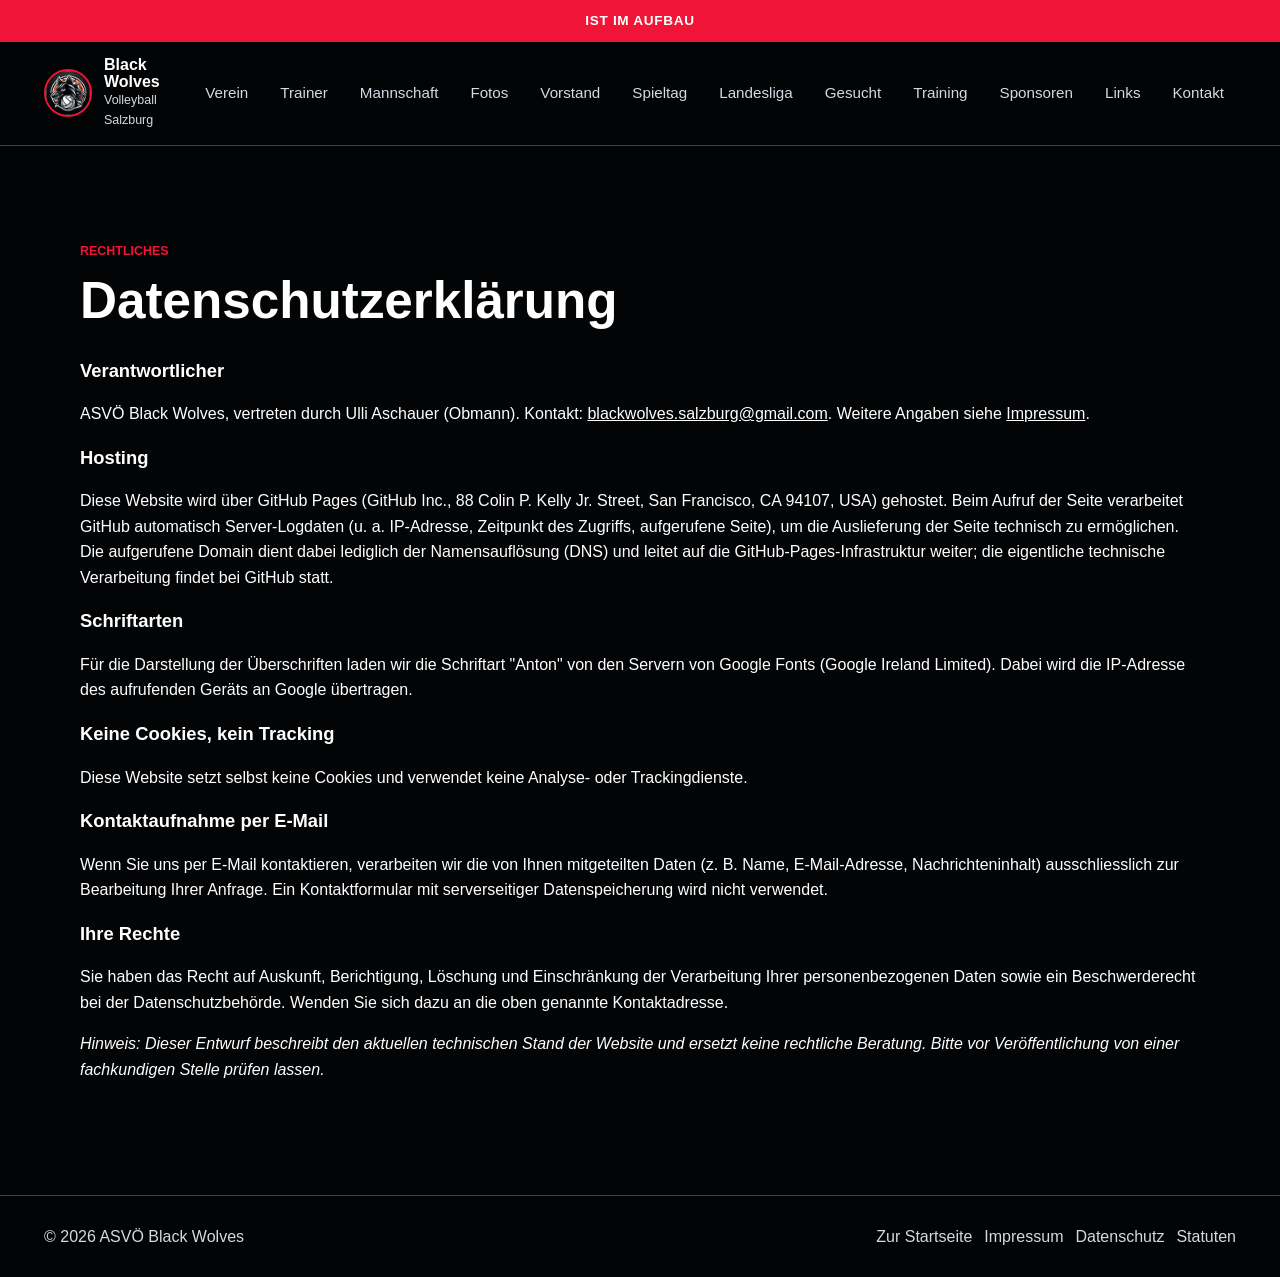
==== datenschutz.html @ 2f4896f3 "Reorder homepage sections, move Vorstand to its own page - Fix hero logo position: measured exact pi" ====
<!doctype html>
<html lang="de">
<head>
  <meta charset="utf-8">
  <meta name="viewport" content="width=device-width, initial-scale=1">
  <meta name="robots" content="noindex">
  <title>Datenschutz - ASVÖ Black Wolves</title>
  <link rel="stylesheet" href="styles.css">
</head>
<body>
  <p class="construction-banner">Ist im Aufbau</p>
  <header class="site-header">
    <a class="brand" href="index.html" aria-label="Black Wolves Startseite">
      <img class="brand-mark" src="assets/logo.png" alt="" aria-hidden="true">
      <span>
        <strong>Black Wolves</strong>
        <small>Volleyball Salzburg</small>
      </span>
    </a>
    <button class="nav-toggle" type="button" aria-expanded="false" aria-controls="main-nav">
      <span></span><span></span><span></span>
      <span class="sr-only">Menü öffnen</span>
    </button>
    <nav id="main-nav" class="main-nav" aria-label="Hauptnavigation">
      <a href="index.html#verein">Verein</a>
      <a href="trainer.html">Trainer</a>
      <a href="mannschaft.html">Mannschaft</a>
      <a href="fotos.html">Fotos</a>
      <a href="vorstand.html">Vorstand</a>
      <a href="index.html#spieltag">Spieltag</a>
      <a href="index.html#landesliga">Landesliga</a>
      <a href="index.html#gesucht">Gesucht</a>
      <a href="index.html#training">Training</a>
      <a href="index.html#sponsoren">Sponsoren</a>
      <a href="index.html#links">Links</a>
      <a href="index.html#kontakt">Kontakt</a>
    </nav>
  </header>

  <main>
    <section class="content-section">
      <div class="section-heading">
        <p class="eyebrow">Rechtliches</p>
        <h2>Datenschutzerklärung</h2>
      </div>
      <div>
        <h3>Verantwortlicher</h3>
        <p>ASVÖ Black Wolves, vertreten durch Ulli Aschauer (Obmann). Kontakt: <a href="mailto:blackwolves.salzburg@gmail.com">blackwolves.salzburg@gmail.com</a>. Weitere Angaben siehe <a href="impressum.html">Impressum</a>.</p>

        <h3>Hosting</h3>
        <p>Diese Website wird über GitHub Pages (GitHub Inc., 88 Colin P. Kelly Jr. Street, San Francisco, CA 94107, USA) gehostet. Beim Aufruf der Seite verarbeitet GitHub automatisch Server-Logdaten (u. a. IP-Adresse, Zeitpunkt des Zugriffs, aufgerufene Seite), um die Auslieferung der Seite technisch zu ermöglichen. Die aufgerufene Domain dient dabei lediglich der Namensauflösung (DNS) und leitet auf die GitHub-Pages-Infrastruktur weiter; die eigentliche technische Verarbeitung findet bei GitHub statt.</p>

        <h3>Schriftarten</h3>
        <p>Für die Darstellung der Überschriften laden wir die Schriftart "Anton" von den Servern von Google Fonts (Google Ireland Limited). Dabei wird die IP-Adresse des aufrufenden Geräts an Google übertragen.</p>

        <h3>Keine Cookies, kein Tracking</h3>
        <p>Diese Website setzt selbst keine Cookies und verwendet keine Analyse- oder Trackingdienste.</p>

        <h3>Kontaktaufnahme per E-Mail</h3>
        <p>Wenn Sie uns per E-Mail kontaktieren, verarbeiten wir die von Ihnen mitgeteilten Daten (z. B. Name, E-Mail-Adresse, Nachrichteninhalt) ausschliesslich zur Bearbeitung Ihrer Anfrage. Ein Kontaktformular mit serverseitiger Datenspeicherung wird nicht verwendet.</p>

        <h3>Ihre Rechte</h3>
        <p>Sie haben das Recht auf Auskunft, Berichtigung, Löschung und Einschränkung der Verarbeitung Ihrer personenbezogenen Daten sowie ein Beschwerderecht bei der Datenschutzbehörde. Wenden Sie sich dazu an die oben genannte Kontaktadresse.</p>

        <p><em>Hinweis: Dieser Entwurf beschreibt den aktuellen technischen Stand der Website und ersetzt keine rechtliche Beratung. Bitte vor Veröffentlichung von einer fachkundigen Stelle prüfen lassen.</em></p>
      </div>
    </section>
  </main>

  <footer class="site-footer">
    <p>&copy; <span id="year"></span> ASVÖ Black Wolves</p>
    <div><a href="index.html#top">Zur Startseite</a><a href="impressum.html">Impressum</a><a href="datenschutz.html">Datenschutz</a><a href="assets/dokumente/statuten.pdf" target="_blank" rel="noopener">Statuten</a></div>
  </footer>
  <script src="script.js"></script>
</body>
</html>
---- styles.css ----
﻿:root {
  --bg: #030406;
  --bg-soft: #0d1015;
  --panel: #151922;
  --panel-strong: #1e242f;
  --text: #ffffff;
  --muted: #d4d9e2;
  --line: #3a414d;
  --red: #f01436;
  --red-dark: #97091d;
  --white: #ffffff;
  --max: 1120px;
}

* { box-sizing: border-box; }
html { scroll-behavior: smooth; }
body {
  margin: 0;
  color: var(--text);
  background: var(--bg);
  font-family: Arial, Helvetica, sans-serif;
  line-height: 1.6;
}
body.nav-open { overflow: hidden; }
a { color: inherit; }

.construction-banner {
  margin: 0;
  padding: 10px 16px;
  background: var(--red);
  color: var(--white);
  text-align: center;
  font-weight: 900;
  text-transform: uppercase;
  letter-spacing: 0.05em;
  font-size: 0.85rem;
}

.site-header {
  position: sticky;
  top: 0;
  z-index: 20;
  display: flex;
  align-items: center;
  justify-content: space-between;
  gap: 24px;
  min-height: 76px;
  padding: 14px clamp(18px, 4vw, 44px);
  background: rgba(3, 4, 6, 0.96);
  border-bottom: 1px solid var(--line);
  backdrop-filter: blur(14px);
}

.brand {
  display: inline-flex;
  align-items: center;
  gap: 12px;
  text-decoration: none;
}
.brand-mark {
  width: 48px;
  height: 48px;
  border: 2px solid var(--red);
  border-radius: 50%;
  background: #050608;
  object-fit: cover;
}
.brand strong, .brand small { display: block; }
.brand strong { font-size: 1rem; line-height: 1.1; }
.brand small { color: var(--muted); font-size: 0.78rem; }

.main-nav { display: flex; align-items: center; gap: 8px; }
.main-nav a {
  padding: 10px 12px;
  color: var(--muted);
  text-decoration: none;
  font-size: 0.95rem;
}
.main-nav a:hover, .main-nav a:focus-visible {
  color: var(--white);
  background: var(--panel-strong);
  outline: 0;
}

.nav-toggle {
  display: none;
  width: 44px;
  height: 44px;
  border: 1px solid var(--line);
  background: var(--panel);
  color: var(--white);
}
.nav-toggle span:not(.sr-only) {
  display: block;
  width: 20px;
  height: 2px;
  margin: 4px auto;
  background: currentColor;
}
.sr-only {
  position: absolute;
  width: 1px;
  height: 1px;
  padding: 0;
  margin: -1px;
  overflow: hidden;
  clip: rect(0, 0, 0, 0);
  white-space: nowrap;
  border: 0;
}

.section-band, .content-section { padding: clamp(56px, 8vw, 96px) clamp(18px, 4vw, 44px); }

.hero {
  background: var(--bg);
  border-bottom: 1px solid var(--line);
}
.hero-frame {
  position: relative;
  width: 100%;
  aspect-ratio: 3840 / 3165;
  max-height: 100vh;
  overflow: hidden;
}
.hero-photo {
  position: absolute;
  inset: 0;
  background-image: url("assets/team-hero.jpg");
  background-size: cover;
  background-position: center top;
}
.hero-frame::after {
  content: "";
  position: absolute;
  inset: 0;
  background: linear-gradient(0deg, rgba(3, 4, 6, 0.92) 0%, rgba(3, 4, 6, 0.55) 20%, rgba(3, 4, 6, 0) 42%);
  pointer-events: none;
}
.hero-logo {
  position: absolute;
  z-index: 1;
  left: 51%;
  top: 14.5%;
  width: 16%;
  aspect-ratio: 1 / 1;
  transform: translate(-50%, -50%);
  border-radius: 50%;
  box-shadow: 0 6px 18px rgba(0, 0, 0, 0.65);
}
.hero-name {
  position: absolute;
  z-index: 1;
  left: 0;
  right: 0;
  bottom: 0;
  max-width: none;
  margin: 0;
  padding: 0 20px 30px;
  color: var(--white);
  font-family: "Anton", "Arial Narrow", sans-serif;
  font-style: italic;
  font-size: clamp(2.3rem, 9vw, 3.6rem);
  line-height: 1;
  letter-spacing: 0.5em;
  text-transform: uppercase;
  text-align: center;
  -webkit-text-stroke: 3.5px var(--red-dark);
  paint-order: stroke fill;
}
.hero-content {
  width: 100%;
  max-width: 640px;
  margin-inline: auto;
  padding: clamp(28px, 5vw, 56px) clamp(18px, 4vw, 44px);
  text-align: center;
}
.content-section > * { max-width: var(--max); margin-inline: auto; }

.eyebrow {
  margin: 0 0 12px;
  color: var(--red);
  font-size: 0.78rem;
  font-weight: 900;
  letter-spacing: 0;
  text-transform: uppercase;
}
h1, h2, h3, p { overflow-wrap: anywhere; }
h1 {
  max-width: 850px;
  margin: 0;
  font-size: clamp(3rem, 8vw, 7.4rem);
  line-height: 0.92;
  letter-spacing: 0;
  text-transform: uppercase;
  text-shadow: 0 4px 26px rgba(0, 0, 0, 0.55);
}
h2 {
  margin: 0;
  font-size: clamp(2rem, 4vw, 3.6rem);
  line-height: 1.05;
  letter-spacing: 0;
}
h3 { margin: 0 0 10px; font-size: 1.15rem; }
.lead {
  max-width: 680px;
  margin: 24px 0 0;
  color: var(--white);
  font-size: clamp(1.06rem, 2vw, 1.32rem);
  font-weight: 700;
  text-shadow: 0 2px 18px rgba(0, 0, 0, 0.7);
}
.hero-actions { display: flex; flex-wrap: wrap; gap: 12px; margin-top: 34px; }
.button {
  display: inline-flex;
  align-items: center;
  justify-content: center;
  min-height: 48px;
  padding: 12px 18px;
  border: 1px solid transparent;
  text-decoration: none;
  font-weight: 900;
}
.button.primary { background: var(--red); color: var(--white); }
.button.primary:hover, .button.primary:focus-visible { background: #ff2445; }
.button.secondary { border-color: var(--white); background: rgba(3, 4, 6, 0.72); color: var(--white); }
.button.secondary:hover, .button.secondary:focus-visible { border-color: var(--red); }

.photo-placeholder {
  display: grid;
  place-items: center;
  min-height: 220px;
  border: 1px solid var(--line);
  background:
    linear-gradient(135deg, rgba(240, 20, 54, 0.26), rgba(3, 4, 6, 0.46)),
    repeating-linear-gradient(45deg, #1a1f28 0 16px, #111620 16px 32px);
  color: var(--white);
  font-weight: 900;
  text-align: center;
}
.photo-placeholder span {
  padding: 10px 14px;
  background: rgba(3, 4, 6, 0.78);
  border: 1px solid rgba(255, 255, 255, 0.28);
}
.photo-strip {
  display: grid;
  grid-template-columns: 1.2fr 0.9fr 0.9fr;
  gap: 14px;
  margin-top: 32px;
}
.photo-strip .photo-placeholder { min-height: 260px; }

.content-section { border-bottom: 1px solid var(--line); }
.content-section.muted { background: var(--bg-soft); }
.section-heading { margin-bottom: 28px; }
.split-layout, .league-layout {
  display: grid;
  grid-template-columns: minmax(0, 1.35fr) minmax(280px, 0.65fr);
  gap: 28px;
}
.split-layout p, .contact-section p, .league-note p { color: var(--muted); }
.fact-list { display: grid; gap: 10px; margin: 0; padding: 0; list-style: none; }
.fact-list li, .info-card, .league-note {
  border: 1px solid var(--line);
  background: var(--panel);
  padding: 18px;
}
.fact-list span, .fact-list strong { display: block; }
.fact-list span { color: var(--muted); font-size: 0.86rem; }
.fact-list strong { margin-top: 4px; font-size: 1.1rem; }
.info-grid { display: grid; grid-template-columns: repeat(3, minmax(0, 1fr)); gap: 16px; }
.people-grid { display: grid; grid-template-columns: repeat(auto-fit, minmax(260px, 1fr)); gap: 16px; }
.position-group { margin-top: 32px; }
.position-group:first-of-type { margin-top: 24px; }
.position-group .photo-strip { grid-template-columns: repeat(auto-fill, minmax(220px, 1fr)); margin-top: 12px; }
.training-groups { display: grid; grid-template-columns: 1fr 1fr; gap: 28px; }
.training-groups + .info-grid { margin-top: 16px; }
.info-card p { margin-bottom: 0; color: var(--muted); }
.table-wrap { overflow-x: auto; border: 1px solid var(--line); background: var(--panel); }
table { width: 100%; min-width: 600px; border-collapse: collapse; }
th, td { padding: 14px 16px; border-bottom: 1px solid var(--line); text-align: left; }
th { color: var(--muted); font-size: 0.8rem; text-transform: uppercase; }
tr.highlight td { background: rgba(240, 20, 54, 0.24); font-weight: 900; }
.text-link { font-weight: 900; text-decoration-color: var(--red); text-decoration-thickness: 2px; text-underline-offset: 4px; }
.link-grid { display: grid; grid-template-columns: repeat(auto-fit, minmax(160px, 1fr)); gap: 12px; }
.contact-section .link-grid { max-width: 400px; margin-top: 20px; }
.link-grid a {
  display: flex;
  align-items: center;
  min-height: 70px;
  padding: 16px;
  border: 1px solid var(--line);
  background: var(--panel);
  text-decoration: none;
  font-weight: 900;
}
.link-grid a:hover, .link-grid a:focus-visible { border-color: var(--red); background: #232a36; }
.site-footer {
  display: flex;
  justify-content: space-between;
  gap: 20px;
  padding: 28px clamp(18px, 4vw, 44px);
  color: var(--muted);
  background: #020304;
}
.site-footer p { margin: 0; }
.site-footer div { display: flex; flex-wrap: wrap; gap: 12px; }
.site-footer a { color: var(--muted); text-decoration: none; }
.site-footer a:hover, .site-footer a:focus-visible { color: var(--white); }

@media (max-width: 860px) {
  .nav-toggle { display: block; }
  .main-nav {
    position: fixed;
    inset: 76px 0 auto 0;
    display: none;
    flex-direction: column;
    align-items: stretch;
    padding: 18px;
    background: var(--bg);
    border-bottom: 1px solid var(--line);
  }
  body.nav-open .main-nav { display: flex; }
  .main-nav a { padding: 14px; }
  .split-layout, .league-layout, .training-groups { grid-template-columns: 1fr; }
  .info-grid, .link-grid, .photo-strip { grid-template-columns: 1fr; }
  .site-footer { flex-direction: column; }
}
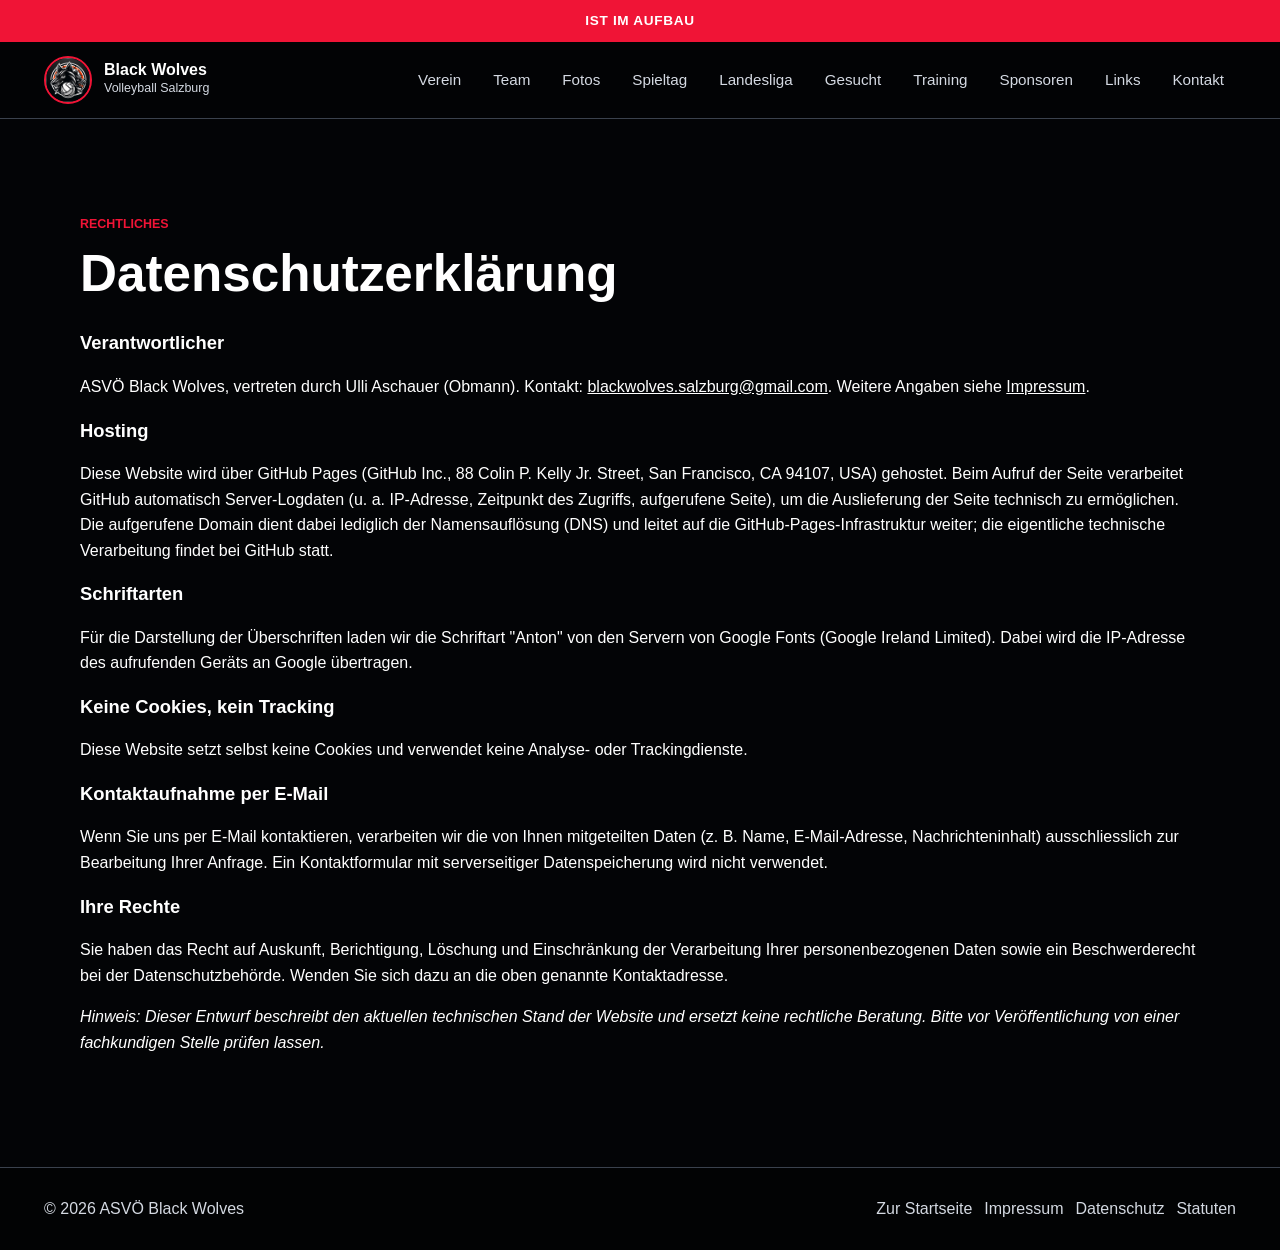
==== commit d8e3fcfd: "Merge Trainer, Mannschaft and Vorstand into a single Team page Too many separate tabs on mobile. tea" ====
--- a/datenschutz.html
+++ b/datenschutz.html
@@ -23,10 +23,8 @@
     </button>
     <nav id="main-nav" class="main-nav" aria-label="Hauptnavigation">
       <a href="index.html#verein">Verein</a>
-      <a href="trainer.html">Trainer</a>
-      <a href="mannschaft.html">Mannschaft</a>
+      <a href="team.html">Team</a>
       <a href="fotos.html">Fotos</a>
-      <a href="vorstand.html">Vorstand</a>
       <a href="index.html#spieltag">Spieltag</a>
       <a href="index.html#landesliga">Landesliga</a>
       <a href="index.html#gesucht">Gesucht</a>
--- a/styles.css
+++ b/styles.css
@@ -140,7 +140,7 @@
   position: absolute;
   z-index: 1;
   left: 51%;
-  top: 14.5%;
+  top: 26%;
   width: 16%;
   aspect-ratio: 1 / 1;
   transform: translate(-50%, -50%);
@@ -283,7 +283,8 @@
 tr.highlight td { background: rgba(240, 20, 54, 0.24); font-weight: 900; }
 .text-link { font-weight: 900; text-decoration-color: var(--red); text-decoration-thickness: 2px; text-underline-offset: 4px; }
 .link-grid { display: grid; grid-template-columns: repeat(auto-fit, minmax(160px, 1fr)); gap: 12px; }
-.contact-section .link-grid { max-width: 400px; margin-top: 20px; }
+.contact-section { text-align: center; }
+.contact-section .link-grid { max-width: 400px; margin-top: 20px; margin-inline: auto; }
 .link-grid a {
   display: flex;
   align-items: center;
@@ -325,7 +326,8 @@
   .split-layout, .league-layout, .training-groups { grid-template-columns: 1fr; }
   .info-grid, .link-grid, .photo-strip { grid-template-columns: 1fr; }
   .site-footer { flex-direction: column; }
-}
-
-
-
+  .hero-logo { top: 14%; width: 18%; }
+}
+
+
+
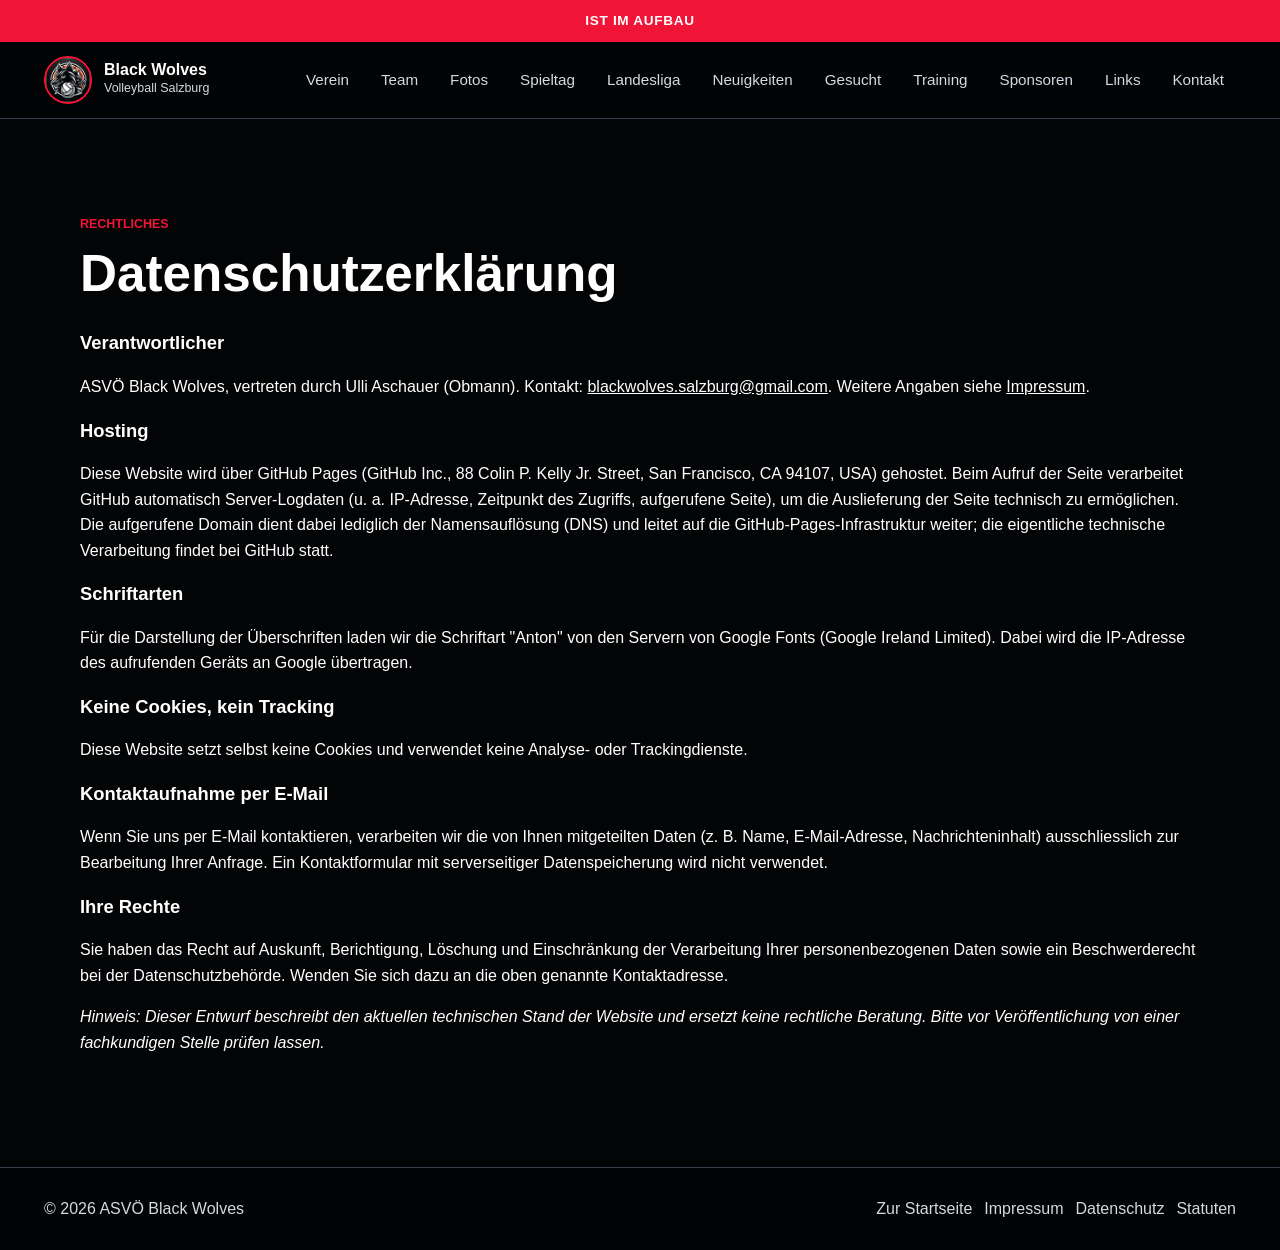
==== commit a8b055a0: "Add news section, post second-team opening in Gesucht Co-Authored-By: Claude Sonnet 5.5 <noreply@ant" ====
--- a/datenschutz.html
+++ b/datenschutz.html
@@ -26,9 +26,10 @@
       <a href="team.html">Team</a>
       <a href="fotos.html">Fotos</a>
       <a href="index.html#spieltag">Spieltag</a>
-      <a href="index.html#landesliga">Landesliga</a>
+      <a href="landesliga.html">Landesliga</a>
+      <a href="index.html#neuigkeiten">Neuigkeiten</a>
       <a href="index.html#gesucht">Gesucht</a>
-      <a href="index.html#training">Training</a>
+      <a href="training.html">Training</a>
       <a href="index.html#sponsoren">Sponsoren</a>
       <a href="index.html#links">Links</a>
       <a href="index.html#kontakt">Kontakt</a>
--- a/styles.css
+++ b/styles.css
@@ -249,6 +249,21 @@
   margin-top: 32px;
 }
 .photo-strip .photo-placeholder { min-height: 260px; }
+.gallery-heading {
+  font-size: 1.75rem;
+  margin-top: 32px;
+  padding-bottom: 18px;
+}
+.photo-grid {
+  grid-template-columns: repeat(auto-fill, minmax(220px, 1fr));
+}
+.photo-grid img {
+  display: block;
+  width: 100%;
+  height: 220px;
+  object-fit: cover;
+  border: 1px solid var(--line);
+}
 
 .content-section { border-bottom: 1px solid var(--line); }
 .content-section.muted { background: var(--bg-soft); }
